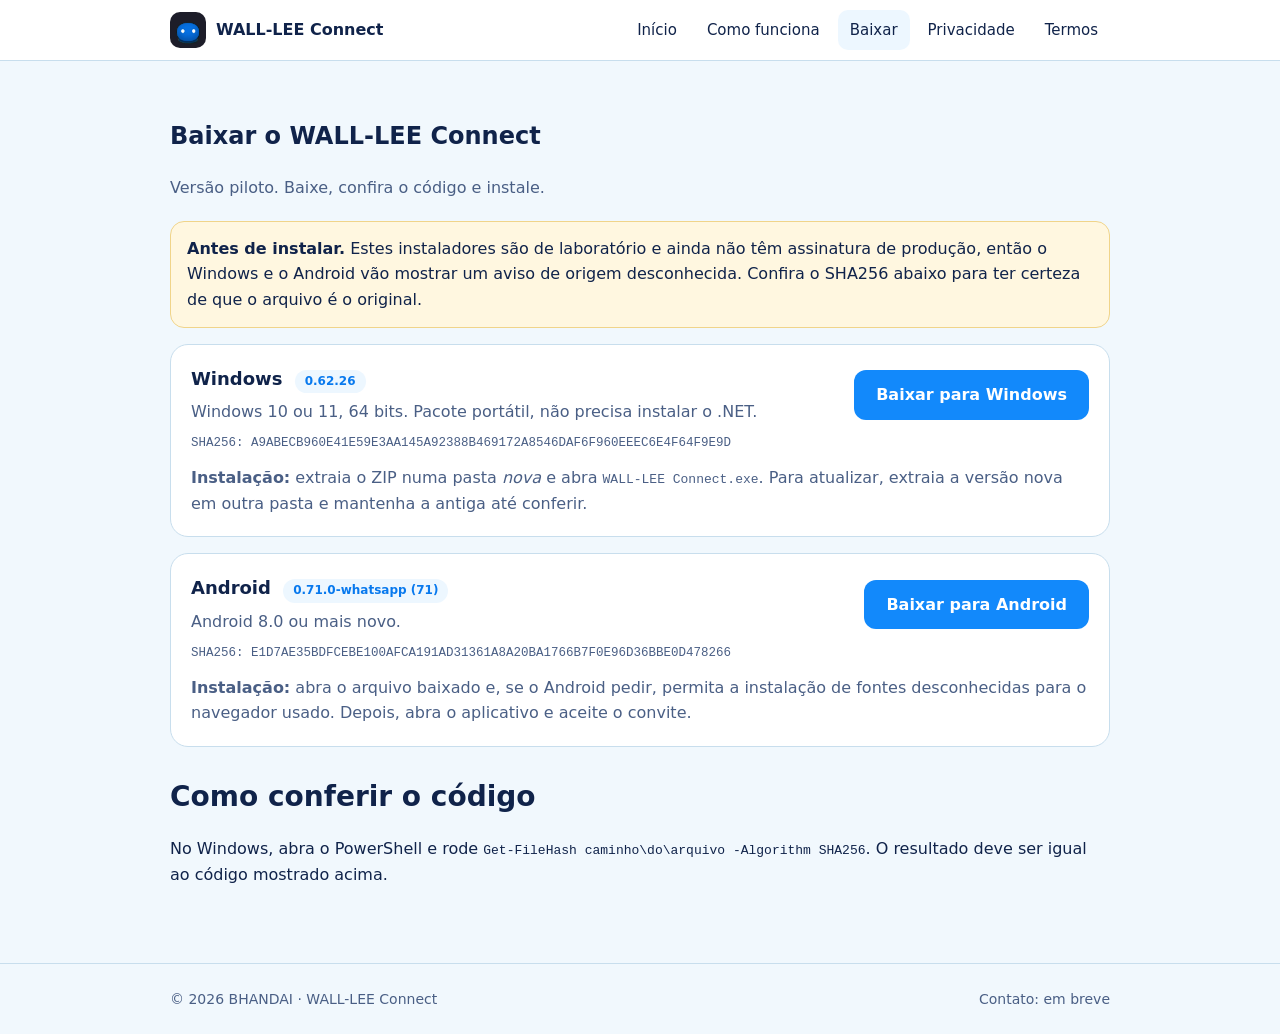
==== baixar.html @ d0e3104c "Wally Connect - site piloto" ====
<!doctype html>
<html lang="pt-BR"><head><meta charset="utf-8"><meta name="viewport" content="width=device-width,initial-scale=1">
<title>Baixar — WALL-LEE Connect</title><meta name="description" content="Downloads do WALL-LEE Connect para Windows e Android, com código de conferência.">
<link rel="icon" href="assets/wally.png"><link rel="stylesheet" href="assets/style.css"></head><body>
<header class="top"><div class="wrap"><a class="brand" href="index.html"><img src="assets/wally.png" alt="">WALL-LEE Connect</a>
<nav aria-label="Principal"><a href="index.html">Início</a><a href="index.html#como">Como funciona</a><a href="baixar.html" aria-current="page">Baixar</a><a href="privacidade.html">Privacidade</a><a href="termos.html">Termos</a></nav></div></header>
<main>
<section><div class="wrap"><h1>Baixar o WALL-LEE Connect</h1><p class="lead">Versão piloto. Baixe, confira o código e instale.</p>
<div class="notice"><strong>Antes de instalar.</strong> Estes instaladores são de laboratório e ainda não têm assinatura de produção, então o Windows e o Android vão mostrar um aviso de origem desconhecida. Confira o SHA256 abaixo para ter certeza de que o arquivo é o original.</div>
<div class="card" style="margin-bottom:16px"><div class="dl"><div><h3>Windows <span class="tag">0.62.26</span></h3><p>Windows 10 ou 11, 64 bits. Pacote portátil, não precisa instalar o .NET.</p></div><a class="btn" href="https://github.com/jhonleebell/wally-downloads/releases/download/v0.62.26-piloto/WALL-LEE-Connect-Windows-0.62.26.zip" download>Baixar para Windows</a></div>
<div class="hash">SHA256: A9ABECB960E41E59E3AA145A92388B469172A8546DAF6F960EEEC6E4F64F9E9D</div>
<p style="margin-top:12px"><strong>Instalação:</strong> extraia o ZIP numa pasta <em>nova</em> e abra <code>WALL-LEE Connect.exe</code>. Para atualizar, extraia a versão nova em outra pasta e mantenha a antiga até conferir.</p></div>
<div class="card"><div class="dl"><div><h3>Android <span class="tag">0.71.0-whatsapp (71)</span></h3><p>Android 8.0 ou mais novo.</p></div><a class="btn" href="https://github.com/jhonleebell/wally-downloads/releases/download/v0.62.26-piloto/WALL-LEE-Connect-Android-0.71.0.apk" download>Baixar para Android</a></div>
<div class="hash">SHA256: E1D7AE35BDFCEBE100AFCA191AD31361A8A20BA1766B7F0E96D36BBE0D478266</div>
<p style="margin-top:12px"><strong>Instalação:</strong> abra o arquivo baixado e, se o Android pedir, permita a instalação de fontes desconhecidas para o navegador usado. Depois, abra o aplicativo e aceite o convite.</p></div>
<h2 style="margin-top:28px">Como conferir o código</h2>
<p>No Windows, abra o PowerShell e rode <code>Get-FileHash caminho\do\arquivo -Algorithm SHA256</code>. O resultado deve ser igual ao código mostrado acima.</p></div></section></main><footer><div class="wrap"><span>© 2026 BHANDAI · WALL-LEE Connect</span><span>Contato: em breve</span></div></footer></body></html>
---- assets/style.css ----
:root{--bg:#f1f8fd;--surface:#fff;--soft:#edf7ff;--text:#10234a;--muted:#4a5f85;--border:#c8deed;--accent:#0879ee;--accent-2:#1289fb;--warn-bg:#fff7e0;--warn-border:#f0d48a}
@media (prefers-color-scheme:dark){:root{--bg:#0c1730;--surface:#13234a;--soft:#172a57;--text:#eaf2ff;--muted:#a9bddf;--border:#27407a;--accent:#4aa3ff;--accent-2:#2a8cf5;--warn-bg:#3a3014;--warn-border:#7a6420}}
*{box-sizing:border-box}
html{scroll-behavior:smooth}
body{margin:0;font-family:Roboto,system-ui,-apple-system,"Segoe UI",Arial,sans-serif;background:var(--bg);color:var(--text);line-height:1.6}
a{color:var(--accent)}
.wrap{max-width:980px;margin:0 auto;padding:0 20px}
header.top{position:sticky;top:0;z-index:5;background:var(--surface);border-bottom:1px solid var(--border)}
header.top .wrap{display:flex;align-items:center;gap:16px;min-height:60px;flex-wrap:wrap}
.brand{display:flex;align-items:center;gap:10px;font-weight:700;color:var(--text);text-decoration:none}
.brand img{width:36px;height:36px;border-radius:10px}
nav{margin-left:auto;display:flex;gap:6px;flex-wrap:wrap}
nav a{padding:8px 12px;border-radius:10px;text-decoration:none;color:var(--text);font-size:15px}
nav a:hover,nav a[aria-current]{background:var(--soft)}
.btn{display:inline-block;padding:12px 22px;border-radius:12px;background:var(--accent-2);color:#fff;text-decoration:none;font-weight:700;border:0}
.btn.alt{background:transparent;color:var(--accent);border:2px solid var(--accent)}
.hero{padding:56px 0 40px}
.hero .wrap{display:grid;grid-template-columns:1.3fr 1fr;gap:32px;align-items:center}
.hero h1{font-size:clamp(28px,5vw,44px);line-height:1.15;margin:0 0 14px}
.hero p{font-size:18px;color:var(--muted);margin:0 0 22px}
.hero img{width:100%;max-width:280px;justify-self:center;border-radius:32px;box-shadow:0 12px 32px rgba(8,121,238,.25)}
.actions{display:flex;gap:12px;flex-wrap:wrap}
section{padding:36px 0}
h2{font-size:28px;margin:0 0 8px}
.lead{color:var(--muted);margin:0 0 20px}
.grid{display:grid;grid-template-columns:repeat(auto-fit,minmax(250px,1fr));gap:16px}
.card{background:var(--surface);border:1px solid var(--border);border-radius:18px;padding:20px}
.card h3{margin:0 0 6px;font-size:18px}
.card p{margin:0;color:var(--muted)}
ol.steps{counter-reset:s;list-style:none;padding:0;margin:0;display:grid;gap:12px}
ol.steps li{counter-increment:s;background:var(--surface);border:1px solid var(--border);border-radius:16px;padding:16px 16px 16px 60px;position:relative}
ol.steps li::before{content:counter(s);position:absolute;left:16px;top:14px;width:32px;height:32px;border-radius:50%;background:var(--accent-2);color:#fff;font-weight:700;display:grid;place-items:center}
.notice{background:var(--warn-bg);border:1px solid var(--warn-border);border-radius:14px;padding:14px 16px;margin:16px 0}
.dl{display:flex;gap:16px;align-items:center;flex-wrap:wrap;justify-content:space-between}
.hash{font-family:ui-monospace,Consolas,monospace;font-size:12.5px;word-break:break-all;color:var(--muted);margin-top:8px}
.tag{display:inline-block;font-size:12px;padding:2px 10px;border-radius:99px;background:var(--soft);color:var(--accent);font-weight:700;margin-left:6px}
footer{border-top:1px solid var(--border);padding:24px 0;color:var(--muted);font-size:14px;margin-top:24px}
footer .wrap{display:flex;gap:16px;flex-wrap:wrap;justify-content:space-between}
article.doc{background:var(--surface);border:1px solid var(--border);border-radius:18px;padding:24px;margin:28px 0}
article.doc h2{font-size:21px;margin-top:22px}
@media(max-width:720px){.hero .wrap{grid-template-columns:1fr}.hero img{max-width:200px;order:-1}nav{margin-left:0}}
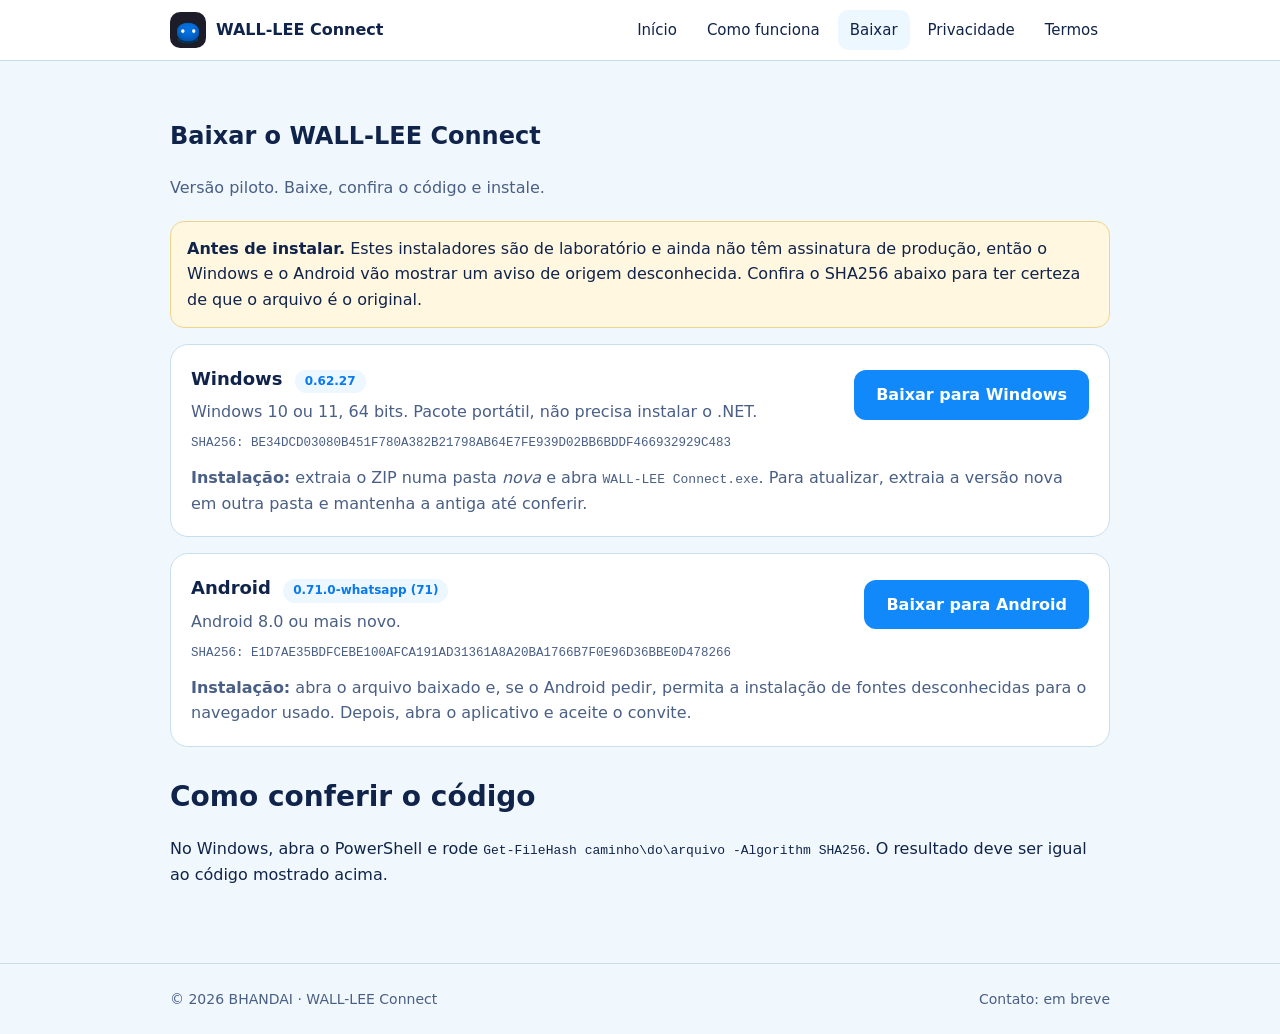
==== commit bddb38aa: "Download page: Windows 0.62.27, open-in-app button for invites" ====
--- a/baixar.html
+++ b/baixar.html
@@ -7,11 +7,13 @@
 <main>
 <section><div class="wrap"><h1>Baixar o WALL-LEE Connect</h1><p class="lead">Versão piloto. Baixe, confira o código e instale.</p>
 <div class="notice"><strong>Antes de instalar.</strong> Estes instaladores são de laboratório e ainda não têm assinatura de produção, então o Windows e o Android vão mostrar um aviso de origem desconhecida. Confira o SHA256 abaixo para ter certeza de que o arquivo é o original.</div>
-<div class="card" style="margin-bottom:16px"><div class="dl"><div><h3>Windows <span class="tag">0.62.26</span></h3><p>Windows 10 ou 11, 64 bits. Pacote portátil, não precisa instalar o .NET.</p></div><a class="btn" href="https://github.com/jhonleebell/wally-downloads/releases/download/v0.62.26-piloto/WALL-LEE-Connect-Windows-0.62.26.zip" download>Baixar para Windows</a></div>
-<div class="hash">SHA256: A9ABECB960E41E59E3AA145A92388B469172A8546DAF6F960EEEC6E4F64F9E9D</div>
+<div class="card" style="margin-bottom:16px"><div class="dl"><div><h3>Windows <span class="tag">0.62.27</span></h3><p>Windows 10 ou 11, 64 bits. Pacote portátil, não precisa instalar o .NET.</p></div><a class="btn" href="https://github.com/jhonleebell/wally-downloads/releases/download/v0.62.27-piloto/WALL-LEE-Connect-Windows-0.62.27.zip" download>Baixar para Windows</a></div>
+<div class="hash">SHA256: BE34DCD03080B451F780A382B21798AB64E7FE939D02BB6BDDF466932929C483</div>
 <p style="margin-top:12px"><strong>Instalação:</strong> extraia o ZIP numa pasta <em>nova</em> e abra <code>WALL-LEE Connect.exe</code>. Para atualizar, extraia a versão nova em outra pasta e mantenha a antiga até conferir.</p></div>
-<div class="card"><div class="dl"><div><h3>Android <span class="tag">0.71.0-whatsapp (71)</span></h3><p>Android 8.0 ou mais novo.</p></div><a class="btn" href="https://github.com/jhonleebell/wally-downloads/releases/download/v0.62.26-piloto/WALL-LEE-Connect-Android-0.71.0.apk" download>Baixar para Android</a></div>
+<div class="card"><div class="dl"><div><h3>Android <span class="tag">0.71.0-whatsapp (71)</span></h3><p>Android 8.0 ou mais novo.</p></div><a class="btn" href="https://github.com/jhonleebell/wally-downloads/releases/download/v0.62.27-piloto/WALL-LEE-Connect-Android-0.71.0.apk" download>Baixar para Android</a></div>
 <div class="hash">SHA256: E1D7AE35BDFCEBE100AFCA191AD31361A8A20BA1766B7F0E96D36BBE0D478266</div>
 <p style="margin-top:12px"><strong>Instalação:</strong> abra o arquivo baixado e, se o Android pedir, permita a instalação de fontes desconhecidas para o navegador usado. Depois, abra o aplicativo e aceite o convite.</p></div>
+<div class="card" id="openApp" hidden style="margin-top:16px"><h3>Já instalou o aplicativo?</h3><p>Abra o convite direto no Android.</p><a class="btn alt" id="openAppLink" href="#">Abrir no aplicativo</a></div>
 <h2 style="margin-top:28px">Como conferir o código</h2>
-<p>No Windows, abra o PowerShell e rode <code>Get-FileHash caminho\do\arquivo -Algorithm SHA256</code>. O resultado deve ser igual ao código mostrado acima.</p></div></section></main><footer><div class="wrap"><span>© 2026 BHANDAI · WALL-LEE Connect</span><span>Contato: em breve</span></div></footer></body></html>+<p>No Windows, abra o PowerShell e rode <code>Get-FileHash caminho\do\arquivo -Algorithm SHA256</code>. O resultado deve ser igual ao código mostrado acima.</p></div></section>
+<script>(function(){var m=/[?&]ref=([A-Za-z0-9]{8})(?:&|$)/.exec(location.search);if(!m)return;document.getElementById('openApp').hidden=false;document.getElementById('openAppLink').href='walllee-connect://app-invite?ref='+m[1];})();</script></main><footer><div class="wrap"><span>© 2026 BHANDAI · WALL-LEE Connect</span><span>Contato: em breve</span></div></footer></body></html>
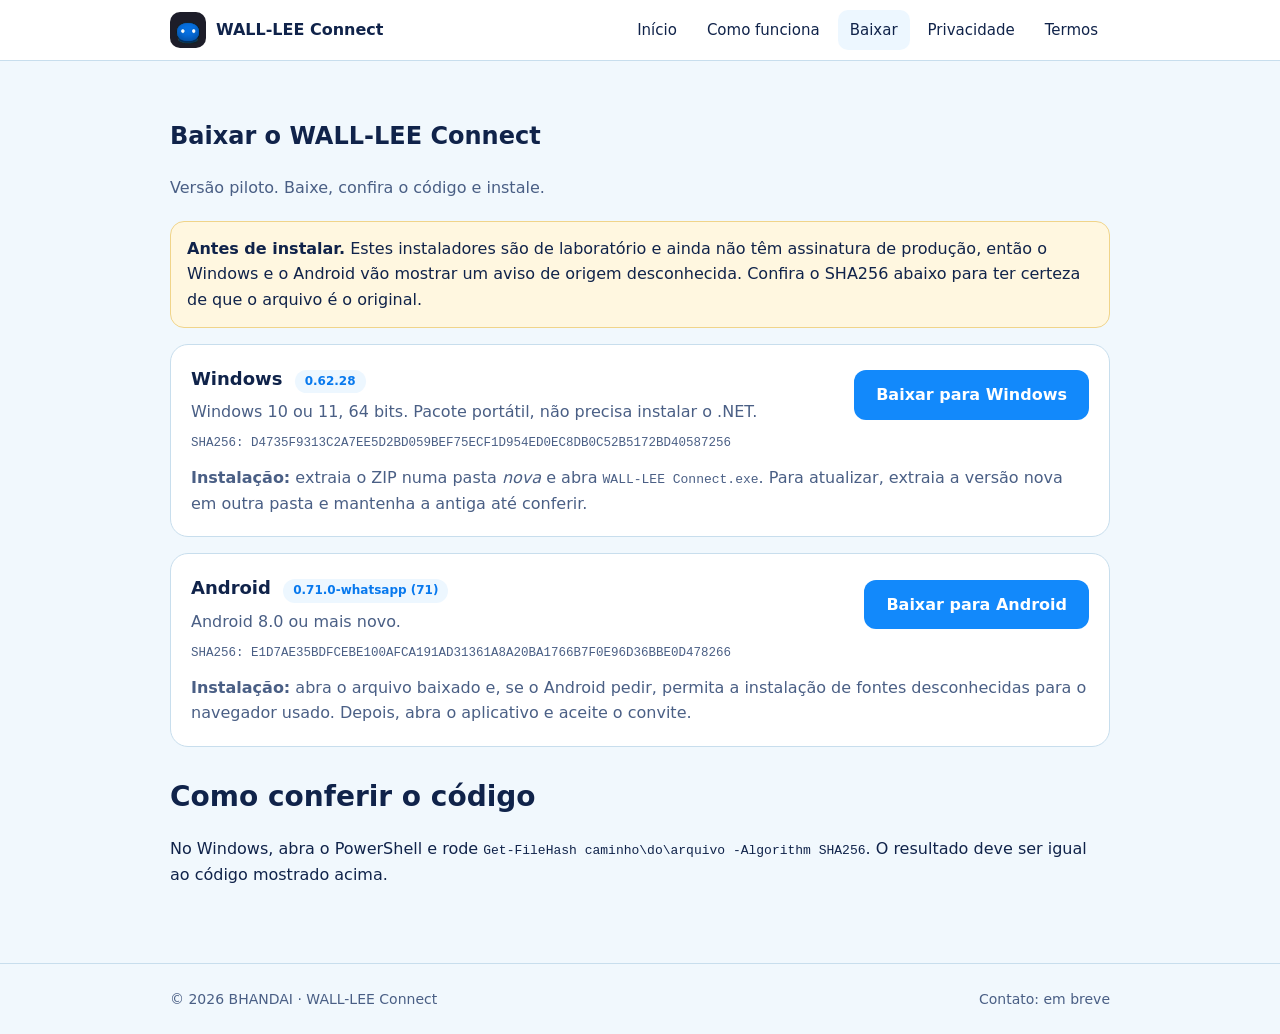
==== commit 0a3e07de: "Download page: Windows 0.62.28 and wall-lee addresses" ====
--- a/baixar.html
+++ b/baixar.html
@@ -7,10 +7,10 @@
 <main>
 <section><div class="wrap"><h1>Baixar o WALL-LEE Connect</h1><p class="lead">Versão piloto. Baixe, confira o código e instale.</p>
 <div class="notice"><strong>Antes de instalar.</strong> Estes instaladores são de laboratório e ainda não têm assinatura de produção, então o Windows e o Android vão mostrar um aviso de origem desconhecida. Confira o SHA256 abaixo para ter certeza de que o arquivo é o original.</div>
-<div class="card" style="margin-bottom:16px"><div class="dl"><div><h3>Windows <span class="tag">0.62.27</span></h3><p>Windows 10 ou 11, 64 bits. Pacote portátil, não precisa instalar o .NET.</p></div><a class="btn" href="https://github.com/jhonleebell/wally-downloads/releases/download/v0.62.27-piloto/WALL-LEE-Connect-Windows-0.62.27.zip" download>Baixar para Windows</a></div>
-<div class="hash">SHA256: BE34DCD03080B451F780A382B21798AB64E7FE939D02BB6BDDF466932929C483</div>
+<div class="card" style="margin-bottom:16px"><div class="dl"><div><h3>Windows <span class="tag">0.62.28</span></h3><p>Windows 10 ou 11, 64 bits. Pacote portátil, não precisa instalar o .NET.</p></div><a class="btn" href="https://github.com/jhonleebell/wall-lee-downloads/releases/download/v0.62.28-piloto/WALL-LEE-Connect-Windows-0.62.28.zip" download>Baixar para Windows</a></div>
+<div class="hash">SHA256: D4735F9313C2A7EE5D2BD059BEF75ECF1D954ED0EC8DB0C52B5172BD40587256</div>
 <p style="margin-top:12px"><strong>Instalação:</strong> extraia o ZIP numa pasta <em>nova</em> e abra <code>WALL-LEE Connect.exe</code>. Para atualizar, extraia a versão nova em outra pasta e mantenha a antiga até conferir.</p></div>
-<div class="card"><div class="dl"><div><h3>Android <span class="tag">0.71.0-whatsapp (71)</span></h3><p>Android 8.0 ou mais novo.</p></div><a class="btn" href="https://github.com/jhonleebell/wally-downloads/releases/download/v0.62.27-piloto/WALL-LEE-Connect-Android-0.71.0.apk" download>Baixar para Android</a></div>
+<div class="card"><div class="dl"><div><h3>Android <span class="tag">0.71.0-whatsapp (71)</span></h3><p>Android 8.0 ou mais novo.</p></div><a class="btn" href="https://github.com/jhonleebell/wall-lee-downloads/releases/download/v0.62.28-piloto/WALL-LEE-Connect-Android-0.71.0.apk" download>Baixar para Android</a></div>
 <div class="hash">SHA256: E1D7AE35BDFCEBE100AFCA191AD31361A8A20BA1766B7F0E96D36BBE0D478266</div>
 <p style="margin-top:12px"><strong>Instalação:</strong> abra o arquivo baixado e, se o Android pedir, permita a instalação de fontes desconhecidas para o navegador usado. Depois, abra o aplicativo e aceite o convite.</p></div>
 <div class="card" id="openApp" hidden style="margin-top:16px"><h3>Já instalou o aplicativo?</h3><p>Abra o convite direto no Android.</p><a class="btn alt" id="openAppLink" href="#">Abrir no aplicativo</a></div>
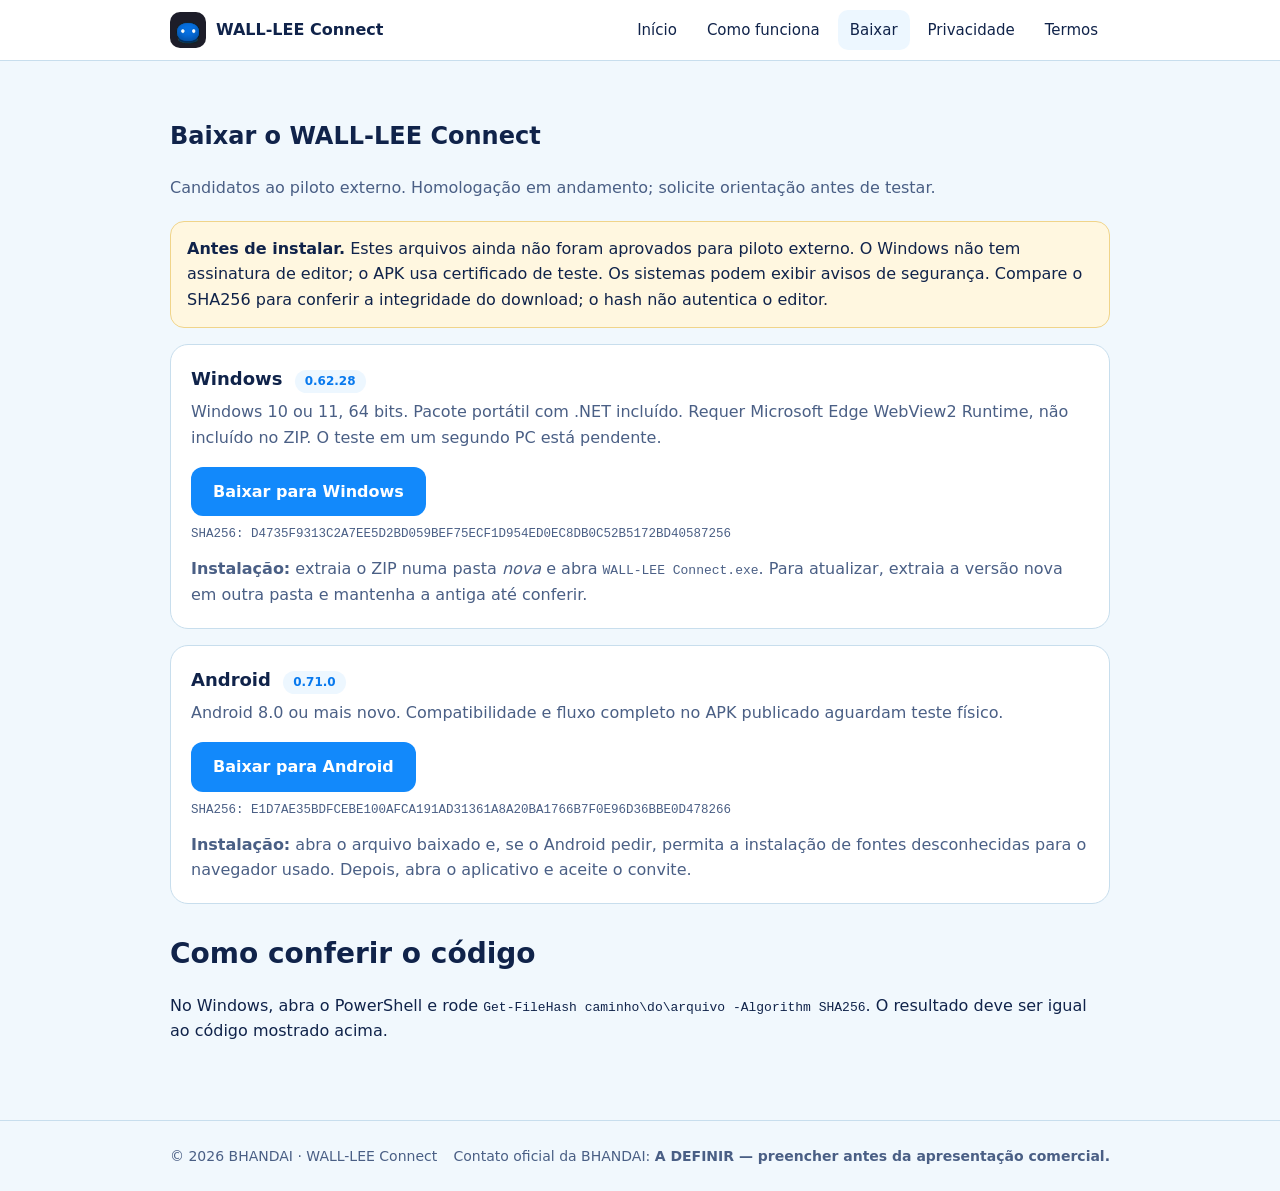
==== commit a8cc7def: "Describe public builds as pending homologation and clarify prerequisites" ====
--- a/baixar.html
+++ b/baixar.html
@@ -5,15 +5,15 @@
 <header class="top"><div class="wrap"><a class="brand" href="index.html"><img src="assets/wally.png" alt="">WALL-LEE Connect</a>
 <nav aria-label="Principal"><a href="index.html">Início</a><a href="index.html#como">Como funciona</a><a href="baixar.html" aria-current="page">Baixar</a><a href="privacidade.html">Privacidade</a><a href="termos.html">Termos</a></nav></div></header>
 <main>
-<section><div class="wrap"><h1>Baixar o WALL-LEE Connect</h1><p class="lead">Versão piloto. Baixe, confira o código e instale.</p>
-<div class="notice"><strong>Antes de instalar.</strong> Estes instaladores são de laboratório e ainda não têm assinatura de produção, então o Windows e o Android vão mostrar um aviso de origem desconhecida. Confira o SHA256 abaixo para ter certeza de que o arquivo é o original.</div>
-<div class="card" style="margin-bottom:16px"><div class="dl"><div><h3>Windows <span class="tag">0.62.28</span></h3><p>Windows 10 ou 11, 64 bits. Pacote portátil, não precisa instalar o .NET.</p></div><a class="btn" href="https://github.com/jhonleebell/wall-lee-downloads/releases/download/v0.62.28-piloto/WALL-LEE-Connect-Windows-0.62.28.zip" download>Baixar para Windows</a></div>
+<section><div class="wrap"><h1>Baixar o WALL-LEE Connect</h1><p class="lead">Candidatos ao piloto externo. Homologação em andamento; solicite orientação antes de testar.</p>
+<div class="notice"><strong>Antes de instalar.</strong> Estes arquivos ainda não foram aprovados para piloto externo. O Windows não tem assinatura de editor; o APK usa certificado de teste. Os sistemas podem exibir avisos de segurança. Compare o SHA256 para conferir a integridade do download; o hash não autentica o editor.</div>
+<div class="card" style="margin-bottom:16px"><div class="dl"><div><h3>Windows <span class="tag">0.62.28</span></h3><p>Windows 10 ou 11, 64 bits. Pacote portátil com .NET incluído. Requer Microsoft Edge WebView2 Runtime, não incluído no ZIP. O teste em um segundo PC está pendente.</p></div><a class="btn" href="https://github.com/jhonleebell/wall-lee-downloads/releases/download/v0.62.28-piloto/WALL-LEE-Connect-Windows-0.62.28.zip" download>Baixar para Windows</a></div>
 <div class="hash">SHA256: D4735F9313C2A7EE5D2BD059BEF75ECF1D954ED0EC8DB0C52B5172BD40587256</div>
 <p style="margin-top:12px"><strong>Instalação:</strong> extraia o ZIP numa pasta <em>nova</em> e abra <code>WALL-LEE Connect.exe</code>. Para atualizar, extraia a versão nova em outra pasta e mantenha a antiga até conferir.</p></div>
-<div class="card"><div class="dl"><div><h3>Android <span class="tag">0.71.0-whatsapp (71)</span></h3><p>Android 8.0 ou mais novo.</p></div><a class="btn" href="https://github.com/jhonleebell/wall-lee-downloads/releases/download/v0.62.28-piloto/WALL-LEE-Connect-Android-0.71.0.apk" download>Baixar para Android</a></div>
+<div class="card"><div class="dl"><div><h3>Android <span class="tag">0.71.0</span></h3><p>Android 8.0 ou mais novo. Compatibilidade e fluxo completo no APK publicado aguardam teste físico.</p></div><a class="btn" href="https://github.com/jhonleebell/wall-lee-downloads/releases/download/v0.62.28-piloto/WALL-LEE-Connect-Android-0.71.0.apk" download>Baixar para Android</a></div>
 <div class="hash">SHA256: E1D7AE35BDFCEBE100AFCA191AD31361A8A20BA1766B7F0E96D36BBE0D478266</div>
 <p style="margin-top:12px"><strong>Instalação:</strong> abra o arquivo baixado e, se o Android pedir, permita a instalação de fontes desconhecidas para o navegador usado. Depois, abra o aplicativo e aceite o convite.</p></div>
 <div class="card" id="openApp" hidden style="margin-top:16px"><h3>Já instalou o aplicativo?</h3><p>Abra o convite direto no Android.</p><a class="btn alt" id="openAppLink" href="#">Abrir no aplicativo</a></div>
 <h2 style="margin-top:28px">Como conferir o código</h2>
 <p>No Windows, abra o PowerShell e rode <code>Get-FileHash caminho\do\arquivo -Algorithm SHA256</code>. O resultado deve ser igual ao código mostrado acima.</p></div></section>
-<script>(function(){var m=/[?&]ref=([A-Za-z0-9]{8})(?:&|$)/.exec(location.search);if(!m)return;document.getElementById('openApp').hidden=false;document.getElementById('openAppLink').href='walllee-connect://app-invite?ref='+m[1];})();</script></main><footer><div class="wrap"><span>© 2026 BHANDAI · WALL-LEE Connect</span><span>Contato: em breve</span></div></footer></body></html>+<script>(function(){var m=/[?&]ref=([A-Za-z0-9]{8})(?:&|$)/.exec(location.search);if(!m)return;document.getElementById('openApp').hidden=false;document.getElementById('openAppLink').href='walllee-connect://app-invite?ref='+m[1];})();</script></main><footer><div class="wrap"><span>© 2026 BHANDAI · WALL-LEE Connect</span><span>Contato oficial da BHANDAI: <strong data-official-contact="pending">A DEFINIR — preencher antes da apresentação comercial.</strong></span></div></footer></body></html>
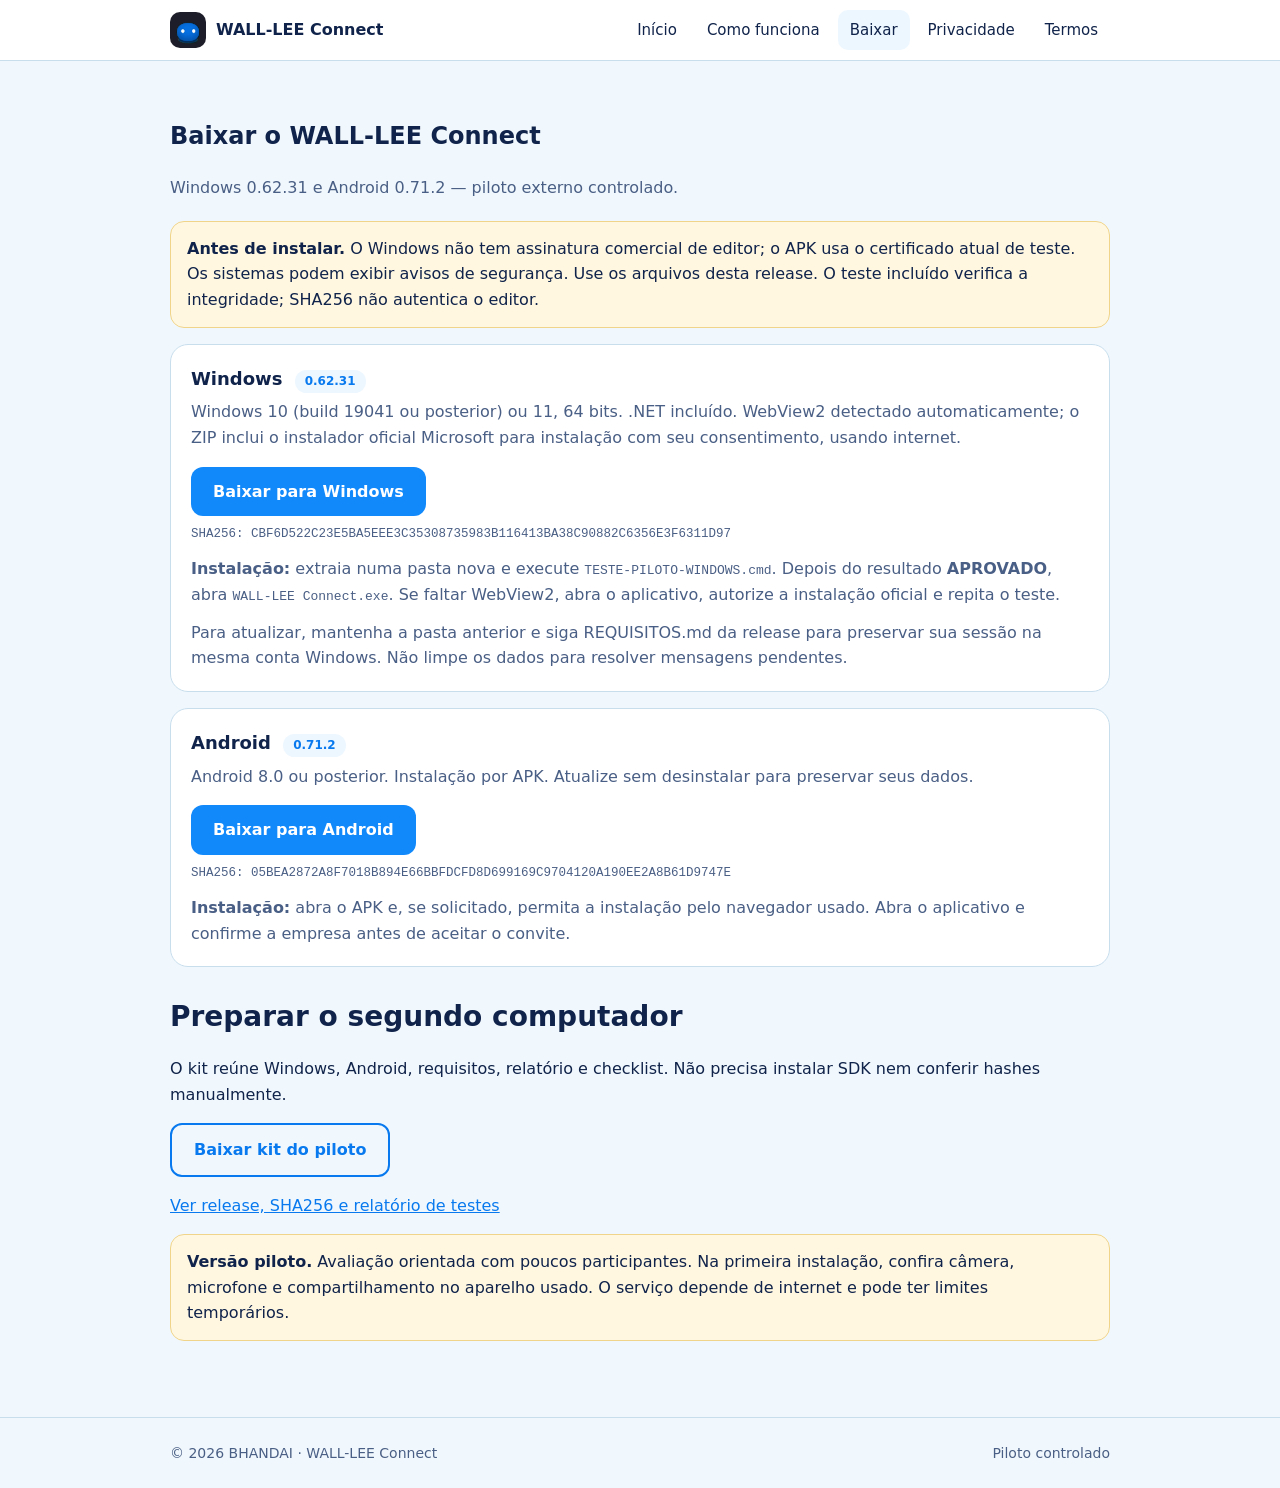
==== commit 795e4f25: "WALL-LEE Connect: Windows 0.62.31 and Android 0.71.2 controlled pilot" ====
--- a/baixar.html
+++ b/baixar.html
@@ -1,19 +1,2 @@
 <!doctype html>
-<html lang="pt-BR"><head><meta charset="utf-8"><meta name="viewport" content="width=device-width,initial-scale=1">
-<title>Baixar — WALL-LEE Connect</title><meta name="description" content="Downloads do WALL-LEE Connect para Windows e Android, com código de conferência.">
-<link rel="icon" href="assets/wally.png"><link rel="stylesheet" href="assets/style.css"></head><body>
-<header class="top"><div class="wrap"><a class="brand" href="index.html"><img src="assets/wally.png" alt="">WALL-LEE Connect</a>
-<nav aria-label="Principal"><a href="index.html">Início</a><a href="index.html#como">Como funciona</a><a href="baixar.html" aria-current="page">Baixar</a><a href="privacidade.html">Privacidade</a><a href="termos.html">Termos</a></nav></div></header>
-<main>
-<section><div class="wrap"><h1>Baixar o WALL-LEE Connect</h1><p class="lead">Candidatos ao piloto externo. Homologação em andamento; solicite orientação antes de testar.</p>
-<div class="notice"><strong>Antes de instalar.</strong> Estes arquivos ainda não foram aprovados para piloto externo. O Windows não tem assinatura de editor; o APK usa certificado de teste. Os sistemas podem exibir avisos de segurança. Compare o SHA256 para conferir a integridade do download; o hash não autentica o editor.</div>
-<div class="card" style="margin-bottom:16px"><div class="dl"><div><h3>Windows <span class="tag">0.62.28</span></h3><p>Windows 10 ou 11, 64 bits. Pacote portátil com .NET incluído. Requer Microsoft Edge WebView2 Runtime, não incluído no ZIP. O teste em um segundo PC está pendente.</p></div><a class="btn" href="https://github.com/jhonleebell/wall-lee-downloads/releases/download/v0.62.28-piloto/WALL-LEE-Connect-Windows-0.62.28.zip" download>Baixar para Windows</a></div>
-<div class="hash">SHA256: D4735F9313C2A7EE5D2BD059BEF75ECF1D954ED0EC8DB0C52B5172BD40587256</div>
-<p style="margin-top:12px"><strong>Instalação:</strong> extraia o ZIP numa pasta <em>nova</em> e abra <code>WALL-LEE Connect.exe</code>. Para atualizar, extraia a versão nova em outra pasta e mantenha a antiga até conferir.</p></div>
-<div class="card"><div class="dl"><div><h3>Android <span class="tag">0.71.0</span></h3><p>Android 8.0 ou mais novo. Compatibilidade e fluxo completo no APK publicado aguardam teste físico.</p></div><a class="btn" href="https://github.com/jhonleebell/wall-lee-downloads/releases/download/v0.62.28-piloto/WALL-LEE-Connect-Android-0.71.0.apk" download>Baixar para Android</a></div>
-<div class="hash">SHA256: E1D7AE35BDFCEBE100AFCA191AD31361A8A20BA1766B7F0E96D36BBE0D478266</div>
-<p style="margin-top:12px"><strong>Instalação:</strong> abra o arquivo baixado e, se o Android pedir, permita a instalação de fontes desconhecidas para o navegador usado. Depois, abra o aplicativo e aceite o convite.</p></div>
-<div class="card" id="openApp" hidden style="margin-top:16px"><h3>Já instalou o aplicativo?</h3><p>Abra o convite direto no Android.</p><a class="btn alt" id="openAppLink" href="#">Abrir no aplicativo</a></div>
-<h2 style="margin-top:28px">Como conferir o código</h2>
-<p>No Windows, abra o PowerShell e rode <code>Get-FileHash caminho\do\arquivo -Algorithm SHA256</code>. O resultado deve ser igual ao código mostrado acima.</p></div></section>
-<script>(function(){var m=/[?&]ref=([A-Za-z0-9]{8})(?:&|$)/.exec(location.search);if(!m)return;document.getElementById('openApp').hidden=false;document.getElementById('openAppLink').href='walllee-connect://app-invite?ref='+m[1];})();</script></main><footer><div class="wrap"><span>© 2026 BHANDAI · WALL-LEE Connect</span><span>Contato oficial da BHANDAI: <strong data-official-contact="pending">A DEFINIR — preencher antes da apresentação comercial.</strong></span></div></footer></body></html>+<html lang="pt-BR"><head><meta charset="utf-8"><meta name="viewport" content="width=device-width,initial-scale=1"><title>Baixar — WALL-LEE Connect</title><meta name="description" content="Downloads Windows e Android para piloto controlado."><link rel="icon" href="assets/wally.png"><link rel="stylesheet" href="assets/style.css"></head><body><header class="top"><div class="wrap"><a class="brand" href="index.html"><img src="assets/wally.png" alt="">WALL-LEE Connect</a><nav aria-label="Principal"><a href="index.html">Início</a><a href="index.html#como">Como funciona</a><a href="baixar.html" aria-current="page">Baixar</a><a href="privacidade.html">Privacidade</a><a href="termos.html">Termos</a></nav></div></header><main><section><div class="wrap"><h1>Baixar o WALL-LEE Connect</h1><p class="lead">Windows 0.62.31 e Android 0.71.2 — piloto externo controlado.</p><div class="notice"><strong>Antes de instalar.</strong> O Windows não tem assinatura comercial de editor; o APK usa o certificado atual de teste. Os sistemas podem exibir avisos de segurança. Use os arquivos desta release. O teste incluído verifica a integridade; SHA256 não autentica o editor.</div><div class="card" style="margin-bottom:16px"><div class="dl"><div><h3>Windows <span class="tag">0.62.31</span></h3><p>Windows 10 (build 19041 ou posterior) ou 11, 64 bits. .NET incluído. WebView2 detectado automaticamente; o ZIP inclui o instalador oficial Microsoft para instalação com seu consentimento, usando internet.</p></div><a class="btn" href="https://github.com/jhonleebell/wall-lee-downloads/releases/download/v0.62.31-rc.1/WALL-LEE-Connect-Windows-0.62.31.zip" download>Baixar para Windows</a></div><div class="hash">SHA256: CBF6D522C23E5BA5EEE3C35308735983B116413BA38C90882C6356E3F6311D97</div><p style="margin-top:12px"><strong>Instalação:</strong> extraia numa pasta nova e execute <code>TESTE-PILOTO-WINDOWS.cmd</code>. Depois do resultado <strong>APROVADO</strong>, abra <code>WALL-LEE Connect.exe</code>. Se faltar WebView2, abra o aplicativo, autorize a instalação oficial e repita o teste.</p><p style="margin-top:12px">Para atualizar, mantenha a pasta anterior e siga REQUISITOS.md da release para preservar sua sessão na mesma conta Windows. Não limpe os dados para resolver mensagens pendentes.</p></div><div class="card"><div class="dl"><div><h3>Android <span class="tag">0.71.2</span></h3><p>Android 8.0 ou posterior. Instalação por APK. Atualize sem desinstalar para preservar seus dados.</p></div><a class="btn" href="https://github.com/jhonleebell/wall-lee-downloads/releases/download/v0.62.31-rc.1/WALL-LEE-Connect-Android-0.71.2.apk" download>Baixar para Android</a></div><div class="hash">SHA256: 05BEA2872A8F7018B894E66BBFDCFD8D699169C9704120A190EE2A8B61D9747E</div><p style="margin-top:12px"><strong>Instalação:</strong> abra o APK e, se solicitado, permita a instalação pelo navegador usado. Abra o aplicativo e confirme a empresa antes de aceitar o convite.</p></div><div class="card" id="openApp" hidden style="margin-top:16px"><h3>Já instalou o aplicativo?</h3><p>Abra o convite direto no Android.</p><a class="btn alt" id="openAppLink" href="#">Abrir no aplicativo</a></div><h2 style="margin-top:28px">Preparar o segundo computador</h2><p>O kit reúne Windows, Android, requisitos, relatório e checklist. Não precisa instalar SDK nem conferir hashes manualmente.</p><p><a class="btn alt" href="https://github.com/jhonleebell/wall-lee-downloads/releases/download/v0.62.31-rc.1/KIT-SEGUNDO-PC-WALL-LEE-0.62.31.zip">Baixar kit do piloto</a></p><p><a href="https://github.com/jhonleebell/wall-lee-downloads/releases/tag/v0.62.31-rc.1">Ver release, SHA256 e relatório de testes</a></p><div class="notice"><strong>Versão piloto.</strong> Avaliação orientada com poucos participantes. Na primeira instalação, confira câmera, microfone e compartilhamento no aparelho usado. O serviço depende de internet e pode ter limites temporários.</div></div></section><script>(function(){var m=/[?&]ref=([A-Za-z0-9]{8})(?:&|$)/.exec(location.search);if(!m)return;document.getElementById("openApp").hidden=false;document.getElementById("openAppLink").href="walllee-connect://app-invite?ref="+m[1];})();</script></main><footer><div class="wrap"><span>© 2026 BHANDAI · WALL-LEE Connect</span><span>Piloto controlado</span></div></footer></body></html>
